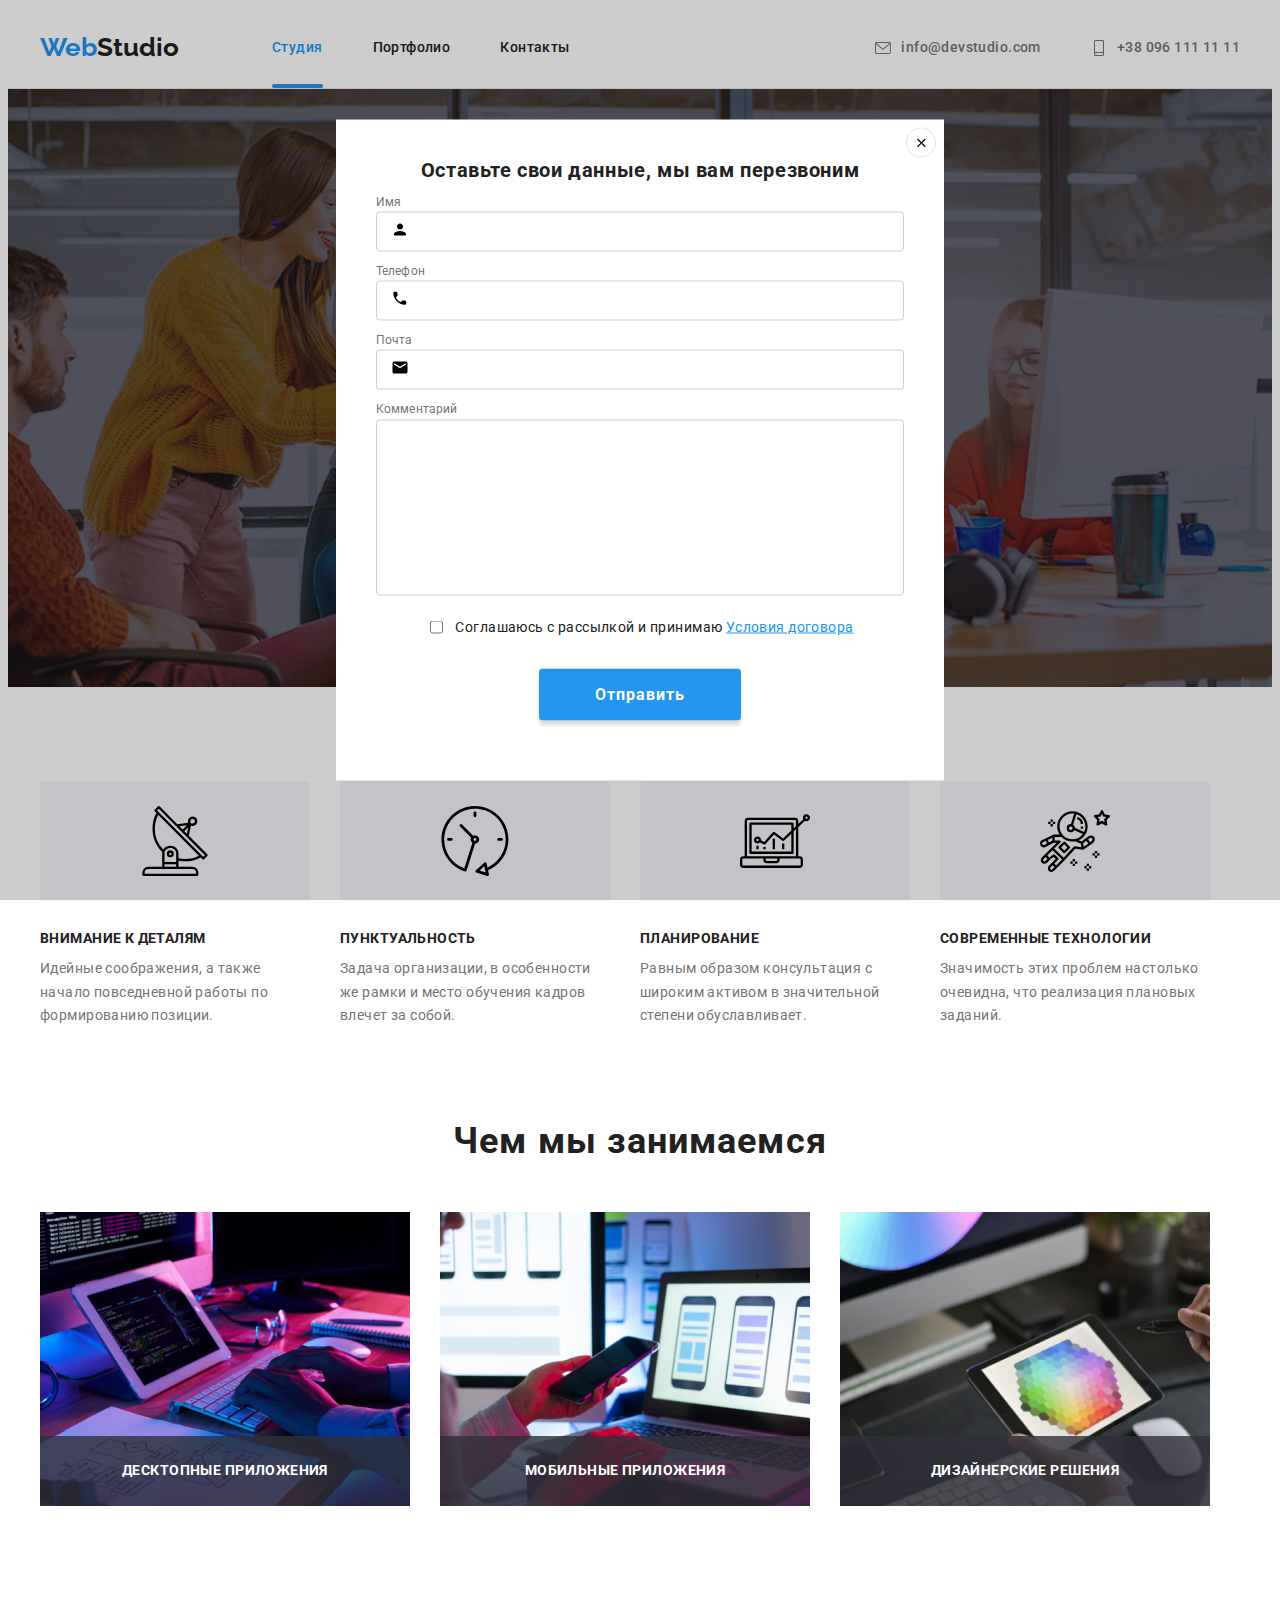
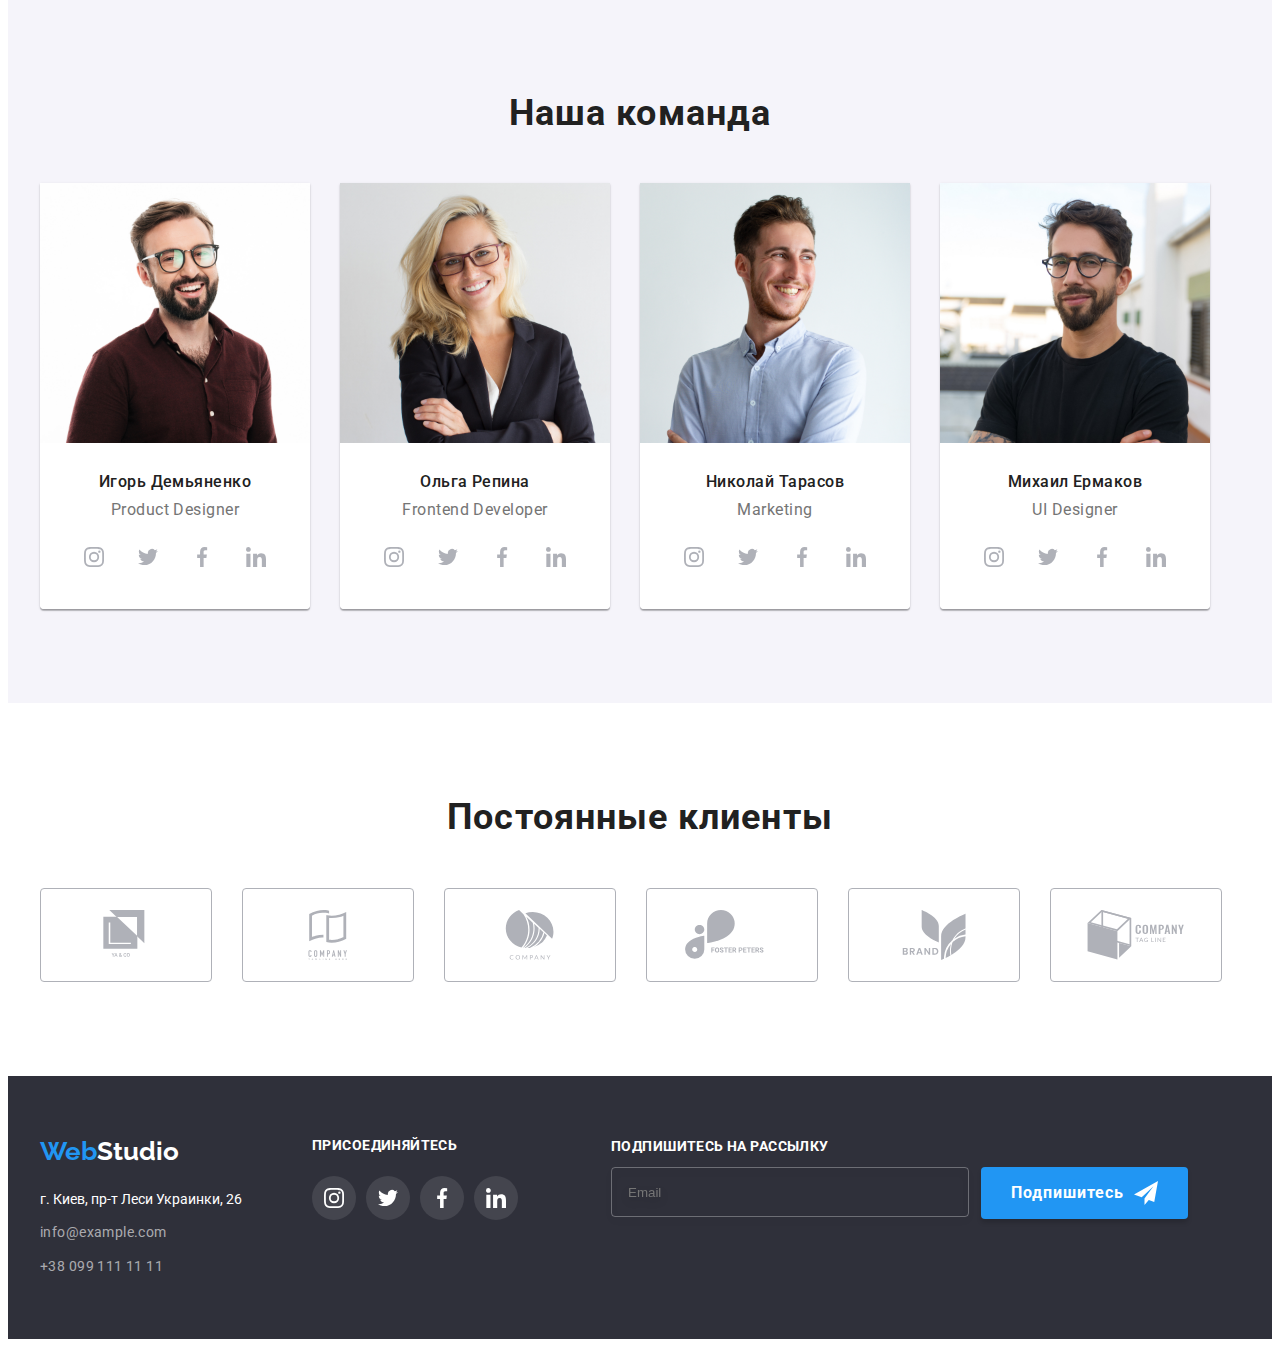
==== index.html @ 1b617a5a "added style forms" ====
<!DOCTYPE html>
<html lang="ru">
<head>
    <meta charset="UTF-8">
    <meta http-equiv="X-UA-Compatible" content="IE=edge">
    <meta name="viewport" content="width=device-width, initial-scale=1.0">
    <title>GOIT-HW-05</title>
    <link rel="stylesheet" href="https://cdnjs.cloudflare.com/ajax/libs/modern-normalize/1.1.0/modern-normalize.min.css"
        integrity="sha512-wpPYUAdjBVSE4KJnH1VR1HeZfpl1ub8YT/NKx4PuQ5NmX2tKuGu6U/JRp5y+Y8XG2tV+wKQpNHVUX03MfMFn9Q=="
        crossorigin="anonymous" referrerpolicy="no-referrer" />
    <link rel="stylesheet" href="css/styles.css">
    <link rel="preconnect" href="https://fonts.gstatic.com">
    <link href="https://fonts.googleapis.com/css2?family=Raleway:wght@700&family=Roboto:wght@400;500;700;900&display=swap"
        rel="stylesheet">
</head>
<body>
    <!-- Шапка -->
    <header class="header-page">
        <div class="container">
        <nav class="nav-head">
            <!-- Логотип -->
        <a href="./index.html" class="logo">Web<span class="logo-span">Studio</span></a>
        <!-- Меню  -->
        <ul class="head-menu">
            <li class="item "><a href="./index.html" class="head-link active">Студия</a></li>
            <li class="item"><a href="./portfolio.html" class="head-link">Портфолио</a></li>
            <li class="item"><a href="" class="head-link">Контакты</a></li>
        </ul>
        </nav>
        <!-- Контакты -->
            <ul class="head-contacts">
                <li class="item"><a class="link" href="mailto:info@devstudio.com" >
                    <svg class="icon">
                    <use href="./images/symbol-defs.svg#icon-mail"></use>
                </svg>
                info@devstudio.com</a></li>
                <li class="item"><a class="link" href="tel:+38 096 111 11 11" >
                    <svg class="icon">
                        <use href="./images/symbol-defs.svg#icon-smartphone"></use>
                    </svg>
                +38 096 111 11 11</a></li>
            </ul>
        
        </div>
    </header>
    <main>
    <!-- Банер -->
    <section class="banner">
        <h1 class="title">Эффективные решения для вашего бизнеса</h1>
        <button class="button" type="button" data-modal-open>Заказать услугу</button>
    </section>
    <!-- Наши сильные стороны -->
    
    <section class="work">
        <div class="container">
        <ul class="work-line">
            <li class="item">
                <div class="block-icon">
                    <svg class="icon">
                        <use href="./images/symbol-defs.svg#icon-antenna-1"></use>
                    </svg>
                </div>
                <h3 class="title">Внимание к деталям</h3>
                <p class="text">Идейные соображения, а также начало повседневной работы по формированию позиции.</p>
            </li>
            <li class="item">
                <div class="block-icon">
                    <svg class="icon">
                        <use href="./images/symbol-defs.svg#icon-clock-1"></use>
                    </svg>
                </div>
                <h3 class="title">Пунктуальность</h3>
                <p class="text">Задача организации, в особенности же рамки и место обучения кадров влечет за собой.</p>
            </li>
            <li class="item">
                <div class="block-icon">
                    <svg class="icon">
                        <use href="./images/symbol-defs.svg#icon-diagram-1"></use>
                    </svg>
                </div>
                <h3 class="title">Планирование</h3>
                <p class="text">Равным образом консультация с широким активом в значительной степени обуславливает.</p>
            </li>
            <li class="item">
                <div class="block-icon">
                    <svg class="icon">
                        <use href="./images/symbol-defs.svg#icon-astronaut-1"></use>
                    </svg>
                </div class="block-icon">
                <h3 class="title">Современные технологии</h3>
                <p class="text">Значимость этих проблем настолько очевидна, что реализация плановых заданий.</p>
            </li>
        </ul>
        </div>
        </section>
        <!-- Чем мы занимаемся -->
        <section class="work-heading">
        <h2 class="title">Чем мы занимаемся</h2>
        <div class="container">
        <ul class="line">
            <li class="item">
                <div class="work-images">
                <img class="images" src="./images/1img.jpg" alt="компьютер и планшет" width="370" height="294">
                <div class="thumb-work">
                    <p class="work-text">Десктопные приложения</p>
                </div>
                </div>
            </li>
            <li class="item">
                <div class="work-images">
                <img class="images" src="./images/2img.jpg" alt="ноутбук и телефон" width="370" height="294">
                <div class="thumb-work">
                    <p class="work-text">Мобильные приложения</p>
                </div>
                </div>
            </li>
            <li class="item">
                <div class="work-images">
                <img class="images" src="./images/3img.jpg" alt="планшет" width="370" height="294">
                <div class="thumb-work">
                    <p class="work-text">Дизайнерские решения</p>
                </div>
                </div>
            </li>
        </ul>
        </div>
    </section>

    <!-- Наша команда  -->
    <section class="team">
        <h2 class="title-lead">Наша команда</h2>
        <div class="container">
        <ul class="team-line">
            <li class="team-item">
                <img class="images" src="./images/igor.jpg" alt="Игорь" width="270" height="260">
                <div class="block-item">
                <h3 class="title">Игорь Демьяненко</h3>
                <p class="text">Product Designer</p>
                <ul class="icon-line">
                    <li class="item-icon">
                        <a class="icon-link" href="">
                            <svg class="icon">
                                <use href="./images/symbol-defs.svg#icon-instagram-2"></use>
                            </svg>
                        </a>
                    </li>
                    <li class="item-icon">
                        <a class="icon-link" href="">
                            <svg class="icon">
                                <use href="./images/symbol-defs.svg#icon-twitter-1"></use>
                            </svg>
                        </a>
                    </li>
                    <li class="item-icon">
                        <a class="icon-link" href="">
                            <svg class="icon">
                                <use href="./images/symbol-defs.svg#icon-facebook-1"></use>
                            </svg>
                        </a>
                    </li>
                    <li class="item-icon">
                        <a class="icon-link" href="">
                            <svg class="icon">
                                <use href="./images/symbol-defs.svg#icon-linkedin-1"></use>
                            </svg>
                        </a>
                    </li>
                </ul>
                </div>
            </li>
            <li class="team-item">
                <img class="images" src="./images/olga.jpg" alt="Ольга" width="270" height="260">
                <div class="block-item">
                <h3 class="title">Ольга Репина</h3>
                <p class="text">Frontend Developer</p>
                <ul class="icon-line">
                    <li class="item-icon">
                        <a class="icon-link" href="">
                            <svg class="icon">
                                <use href="./images/symbol-defs.svg#icon-instagram-2"></use>
                            </svg>
                        </a>
                    </li>
                    <li class="item-icon">
                        <a class="icon-link" href="">
                            <svg class="icon">
                                <use href="./images/symbol-defs.svg#icon-twitter-1"></use>
                            </svg>
                        </a>
                    </li>
                    <li class="item-icon">
                        <a class="icon-link" href="">
                            <svg class="icon">
                                <use href="./images/symbol-defs.svg#icon-facebook-1"></use>
                            </svg>
                        </a>
                    </li>
                    <li class="item-icon">
                        <a class="icon-link" href="">
                            <svg class="icon">
                                <use href="./images/symbol-defs.svg#icon-linkedin-1"></use>
                            </svg>
                        </a>
                    </li>
                </ul>
                </div>
            </li>
            <li class="team-item">
                <img class="images" src="./images/nikol.jpg" alt="Николай" width="270" height="260">
                <div class="block-item">
                <h3 class="title">Николай Тарасов</h3>
                <p class="text">Marketing</p>
                <ul class="icon-line">
                    <li class="item-icon">
                        <a class="icon-link" href="">
                        <svg class="icon">
                            <use href="./images/symbol-defs.svg#icon-instagram-2"></use>
                        </svg>
                        </a>
                    </li>
                    <li class="item-icon">
                        <a class="icon-link" href="">
                            <svg class="icon">
                                <use href="./images/symbol-defs.svg#icon-twitter-1"></use>
                            </svg>
                        </a>
                    </li>
                    <li class="item-icon">
                        <a class="icon-link" href="">
                            <svg class="icon">
                                <use href="./images/symbol-defs.svg#icon-facebook-1"></use>
                            </svg>
                        </a>
                    </li>
                    <li class="item-icon">
                        <a class="icon-link" href="">
                            <svg class="icon">
                                <use href="./images/symbol-defs.svg#icon-linkedin-1"></use>
                            </svg>
                        </a>
                    </li>
                </ul>
            </li>
            <li class="team-item">
                <img class="images" src="./images/miha.jpg" alt="Михаил" width="270" height="260">
                <div class="block-item">
                <h3 class="title">Михаил Ермаков</h3>
                <p class="text">UI Designer</p>
                <ul class="icon-line">
                    <li class="item-icon">
                        <a class="icon-link" href="">
                            <svg class="icon">
                                <use href="./images/symbol-defs.svg#icon-instagram-2"></use>
                            </svg>
                        </a>
                    </li>
                    <li class="item-icon">
                        <a class="icon-link" href="">
                            <svg class="icon">
                                <use href="./images/symbol-defs.svg#icon-twitter-1"></use>
                            </svg>
                        </a>
                    </li>
                    <li class="item-icon">
                        <a class="icon-link" href="">
                            <svg class="icon">
                                <use href="./images/symbol-defs.svg#icon-facebook-1"></use>
                            </svg>
                        </a>
                    </li>
                    <li class="item-icon">
                        <a class="icon-link" href="">
                            <svg class="icon">
                                <use href="./images/symbol-defs.svg#icon-linkedin-1"></use>
                            </svg>
                        </a>
                    </li>
                </ul>
                </div>
            </li>
        </ul>
        </div>
    </section>
    <!-- Логотипы компаний -->
    <section class="company">
        <h2 class="title">Постоянные клиенты</h2>
        <div class="container">
            <ul class="company-line">
                <li class="company-item"><a class="company-link" href="">
                    <svg class="icon">
                        <use href="./images/symbol-defs.svg#icon-company-1"></use>
                    </svg>
                </a></li>
                <li class="company-item"><a class="company-link" href="">
                    <svg class="icon">
                        <use href="./images/symbol-defs.svg#icon-company-2"></use>
                    </svg>
                </a></li>
                <li class="company-item"><a class="company-link" href="">
                    <svg class="icon">
                        <use href="./images/symbol-defs.svg#icon-company-3"></use>
                    </svg>
                </a></li>
                <li class="company-item"><a class="company-link" href="">
                    <svg class="icon">
                        <use href="./images/symbol-defs.svg#icon-company-4"></use>
                    </svg>
                </a></li>
                <li class="company-item"><a class="company-link" href="">
                    <svg class="icon">
                        <use href="./images/symbol-defs.svg#icon-company-5"></use>
                    </svg>
                </a></li>
                <li class="company-item"><a class="company-link" href="">
                    <svg class="icon">
                        <use href="./images/symbol-defs.svg#icon-company-6"></use>
                    </svg>
                </a></li>
            </ul>
        </div>
    </section>
    <div class="backdrop" data-modal>
        <div class="modal" >
            <h2 class="text-modal">Оставьте свои данные, мы вам перезвоним</h2>
            <form name="form-buy">
                <label class="field-form">
                    <p class="text-field">Имя</p>
                    <div class="modal-icon">
                        <input class="line-form" type="text" name="nickname">
                        <span class="icon-span">
                            <svg class="icon-window">
                                <use href="./images/modal.svg#icon-person-black-18dp-1"></use>
                            </svg>
                        </span>
                    </div>
                </label>
                <label for="" class="field-form">
                    <p class="text-field">Телефон</p>
                    <div class="modal-icon">
                        <input class="line-form" type="tel" name="phone-number">
                        <span class="icon-span">
                            <svg class="icon-window">
                                <use href="./images/modal.svg#icon-phone-black-18dp-1"></use>
                            </svg>
                        </span>
                    </div>
                </label>
                <label for="" class="field-form">
                    <p class="text-field">Почта</p>
                    <div class="modal-icon">
                        <input class="line-form" type="mail" name="mailtop">
                        <span class="icon-span">
                            <svg class="icon-window">
                                <use href="./images/modal.svg#icon-email-black-18dp-1"></use>
                            </svg>
                        </span>
                    </div>
                </label>
                <label for="" class="field-form">
                <p class="text-field">Комментарий</p>
                <textarea class="comment-form" name="comment" id="" cols="30" rows="10">
                </textarea>
                </label>
                <label class="rules">
                    <input type="checkbox">
                    <p class="rules-text">Соглашаюсь с рассылкой и принимаю <a href="">Условия договора</a></p>
                </label>
                <button type="submit" class="submit-modal">Отправить</button>
            </form>
            <button class="button-close" data-modal-close>
                <svg class="close">
                    <use href="./images/modal.svg#icon-close-black-18dp"></use>
                </svg>
            </button>
        </div>
    </div>
    </main>
    <!-- Подвал -->
    <footer class="footer">
        <div class="container">
        <div class="cont-footer">
        <a href="logo" class="logo">Web<span class="logo-span">Studio</span></a>
        <address>
            <p class="text">г. Киев, пр-т Леси Украинки, 26</p>
            <a class="link" href="mailto:info@example.com">info@example.com</a>
            <a class="link" href="tel:+38 099 111 11 11">+38 099 111 11 11</a>
        </address>
        </div>
        <div class="soc-footer">
            <p class="text-footer">Присоединяйтесь</p>
            <ul class="footer-line">
                <li class="footer-item">
                    <a href="" class="footer-link"><svg class="footer-icon">
                        <use href="./images/symbol-defs.svg#icon-instagram-2"></use>
                    </svg>
                </a>
                </li>
                <li class="footer-item">
                    <a href="" class="footer-link">
                        <svg class="footer-icon">
                            <use href="./images/symbol-defs.svg#icon-twitter-1"></use>
                        </svg>
                    </a>
                </li>
                <li class="footer-item">
                    <a href="" class="footer-link">
                        <svg class="footer-icon">
                            <use href="./images/symbol-defs.svg#icon-facebook-1"></use>
                        </svg>
                    </a>
                </li>
                <li class="footer-item">
                    <a href="" class="footer-link">
                        <svg class="footer-icon">
                            <use href="./images/symbol-defs.svg#icon-linkedin-1"></use>
                        </svg>
                    </a>
                </li>
            </ul>
        </div>
        <div class="spam-mail">
            <p class="text-form">Подпишитесь на рассылку</p>
            <form class="form-subscribe" name="form-subscribe">
                <input class="form-mail" type="mail" name="mail" placeholder="Email">
                <button class="button-mail" type="submit">
                    Подпишитесь
                    <span class="icon-button">
                        <svg class="icon" width="24" height="24" viewBox="0 0 24 24" fill="none" xmlns="http://www.w3.org/2000/svg">
                            <path
                            d="M24 0L0 13.5L7.66994 16.3407L19.5 5.25002L10.5017 17.3896L10.509 17.3923L10.5 17.3896V24.0001L14.8013 18.982L20.2501 21.0001L24 0Z"
                            fill="white" />
                        </svg>
                    </span>
                </button>
            </form>
        </div>
        </div>
    </footer>
    <script src="./js/modal.js"></script>
</body>
</html>
---- css/styles.css ----
:root {
  --bg-color: #ffffff;
  --second-text-color: #2196f3;
  --lead-text-color: #212121;
  --contacts-text: #757575;
  --hero: #2f303a;
  --footer-link: rgba(255, 255, 255, 0.6);
  --footer-icon: rgba(255, 255, 255, 0.1);
  --filtr: #f5f4fa;
  --border-color: #ececec;
  --icon: #afb1b8;
  --animation: cubic-bezier(0.4, 0, 0.2, 1);
  --bg-card: rgba(33, 150, 243, 0.9);
  --work-bg: rgba(47, 48, 58, 0.8);
  --black-modal: rgba(0, 0, 0, 0.2);
}
body {
  font-family: 'Roboto', sans-serif;
}
h1,
h2,
h3,
ul,
li,
p,
a {
  margin: 0;
  padding: 0;
  list-style: none;
  text-decoration: none;
}
/* Шапка */
.header-page {
  border-bottom: 1px solid var(--border-color);
}
/* Контейнер */
.container {
  display: flex;

  width: 1200px;
  margin-left: auto;
  margin-right: auto;
  padding: 0px 15px;
}

/* Логотип */
.logo {
  font-family: Raleway;
  font-style: normal;
  font-weight: bold;
  font-size: 26px;
  line-height: 1.2;
  color: var(--second-text-color);
  text-decoration: none;
  border-color: transparent;
}
.logo-span {
  color: var(--lead-text-color);
}
/* Меню навигации */
.nav-head {
  display: flex;
  align-items: center;
}
.head-menu {
  display: flex;

  list-style: none;
  font-family: Roboto;
  font-style: normal;
  font-weight: 500;
  font-size: 14px;
  line-height: 1.1;
  letter-spacing: 0.03em;
  margin: 0;
  margin-left: 93px;
  padding: 0;
}
.head-menu .item:not(:first-child) {
  margin-left: 50px;
}
.head-link {
  display: block;
  text-decoration: none;
  color: var(--lead-text-color);
  padding-top: 32px;
  padding-bottom: 32px;
  transition: color 250ms var(--animation);
}
.head-link:hover,
.head-link:focus {
  color: var(--second-text-color);
}

/* Контакты */
.head-contacts {
  display: flex;
  margin: 0;
  padding: 0;
  margin-left: auto;
  font-family: Roboto;
  font-style: normal;
  font-weight: 500;
  font-size: 14px;
  line-height: 1.1;
  letter-spacing: 0.03em;
  color: var(--contacts-text);
  list-style: none;
  align-items: center;
}
.head-contacts .item:not(:first-child) {
  margin-left: 50px;
}
.head-contacts .link {
  color: var(--contacts-text);
  text-decoration: none;
  padding: 32px 0;
  display: flex;
  transition: color 250ms var(--animation);
}
.head-contacts .link:focus,
.head-contacts .link:hover {
  color: var(--second-text-color);
}
.head-contacts .icon {
  width: 16px;
  height: 16px;
  fill: currentColor;
  margin-right: 10px;
}
.head-contacts .icon:focus,
.head-contacts .icon:hover {
  fill: currentColor;
}
/* Спец.класс */
.active {
  position: relative;
  color: var(--second-text-color);
}
.active::after {
  content: '';
  position: absolute;
  left: 0;
  bottom: 0;
  width: 100%;
  height: 4px;
  border-radius: 2px;
  background-color: var(--second-text-color);
}
/* Герой */
.banner {
  text-align: center;
  padding: 200px 0;
  background-image: linear-gradient(to top, rgba(47, 48, 58, 0.4), rgba(47, 48, 58, 0.4)),
    url(../images/hero.jpg);
  background-position: 50% 50%;
  background-size: cover;
  max-width: 1600px;
  margin-left: auto;
  margin-right: auto;
}
.banner .title {
  font-size: 44px;
  font-weight: 900;
  line-height: 1.36;
  letter-spacing: 0.06em;
  text-transform: uppercase;
  color: var(--bg-color);
  width: 696px;
  margin-left: auto;
  margin-right: auto;
}
.banner .button {
  color: var(--bg-color);
  background-color: var(--second-text-color);
  font-size: 16px;
  font-weight: 700;
  line-height: 1.8;
  margin-top: 30px;
  cursor: pointer;
  padding: 10px 32px;
  box-shadow: 0px 4px 4px rgba(0, 0, 0, 0.15);
  border: none;
  border-radius: 4px;
  transition: background-color 250ms var(--animation);
}
.banner .button:focus,
.banner .button:hover {
  background-color: #188ce8;
}
/* Наши сильные стороны */
.work {
  padding-top: 94px;
}
.work .item {
  list-style: none;
  width: 270px;
}
.work .item.item:not(:first-child) {
  margin-left: 30px;
}
.work-line {
  display: flex;
  padding: 0;
  margin: 0;
}
.work-line .title {
  margin-bottom: 10px;
  margin-top: 30px;

  font-weight: 700;
  font-size: 14px;
  line-height: 1.1;
  letter-spacing: 0.03em;
  text-transform: uppercase;
  color: var(--lead-text-color);
}
.work-line .text {
  margin: 0;
  font-size: 14px;
  line-height: 1.7;
  letter-spacing: 0.03em;
  color: var(--contacts-text);
}
.block-icon {
  width: 270px;
  padding: 25px 0;
  background-color: var(--filtr);
  border-radius: 4px;
  display: flex;
}
.work-line .icon {
  width: 70px;
  height: 70px;
  margin-left: auto;
  margin-right: auto;
}
/* Чем мы занимаемся */
.work-heading {
  padding: 94px 0;
}
.work-heading .title {
  margin: 0;
  margin-bottom: 50px;
  font-weight: 700;
  font-size: 36px;
  line-height: 1.1;
  letter-spacing: 0.03em;
  text-align: center;
  color: var(--lead-text-color);
}
.work-heading .line {
  list-style: none;
  display: flex;
  margin: 0;
  padding: 0;
}
.work-heading .images {
  display: block;
}
.work-heading .item:not(:first-child) {
  margin-left: 30px;
}
/* Наша команда */
.team {
  padding: 94px 0;
  background-color: var(--filtr);
}
.team .images {
  display: block;
}
.team .team-line {
  display: flex;
  margin: 0;
  padding: 0;
}
.team .team-item {
  list-style: none;
  box-shadow: 0px 1px 3px rgba(0, 0, 0, 0.12), 0px 1px 1px rgba(0, 0, 0, 0.14),
    0px 2px 1px rgba(0, 0, 0, 0.2);
  border-radius: 0px 0px 4px 4px;
  text-align: center;
  overflow: hidden;
}
.team .team-item:not(:first-child) {
  margin-left: 30px;
}
.team .title-lead {
  font-weight: 700;
  font-weight: 700;
  font-size: 36px;
  line-height: 1.1;
  margin-bottom: 50px;
  letter-spacing: 0.03em;
  text-align: center;
  color: var(--lead-text-color);
}
.team .title {
  font-size: 16px;
  font-weight: 500;
  line-height: 1.1;
  letter-spacing: 0.03em;
  color: var(--lead-text-color);
  margin: 0;
}
.team .text {
  font-size: 16px;
  line-height: 1.1;
  letter-spacing: 0.03em;
  color: var(--contacts-text);
  margin: 0;
  margin-top: 10px;
}
.work-images {
  position: relative;
}
.thumb-work {
  position: absolute;
  left: 0;
  bottom: 0;
  width: 100%;
  background-color: var(--work-bg);
}
.work-text {
  font-family: Roboto;
  font-style: normal;
  font-weight: bold;
  font-size: 14px;
  line-height: 1.14;
  text-align: center;
  letter-spacing: 0.03em;
  text-transform: uppercase;
  color: var(--bg-color);
  padding: 27px 0;
}
.block-item {
  padding: 30px 32px;
  background-color: var(--bg-color);
}
/* Иконки для соц.сетей */
.icon-line {
  display: flex;
  justify-content: center;
  margin-top: 16px;
}
.icon-line .item-icon:not(:first-child) {
  margin-left: 10px;
}
.icon-line .icon-link {
  display: flex;
  overflow: hidden;
  border-radius: 50%;
  padding: 12px 12px;
  color: var(--icon);
  background-color: var(--bg-color);
  transition: color 250ms var(--animation), background-color 250ms var(--animation);
}
.icon-line .icon-link:focus,
.icon-line .icon-link:hover {
  background-color: var(--second-text-color);
  color: var(--bg-color);
  overflow: hidden;
}
.icon-line .icon {
  width: 20px;
  height: 20px;
  fill: currentColor;
}
.icon-line .icon:focus,
.icon-line .icon:hover {
  fill: currentColor;
}

/* Логотопиты компаний */
.company {
  padding: 94px 0;
}
.company .title {
  text-align: center;
  font-family: Roboto;
  font-style: normal;
  font-weight: bold;
  font-size: 36px;
  line-height: 1.16;
  letter-spacing: 0.03em;
  color: var(--lead-text-color);
}
.company-line {
  display: flex;
  margin-top: 50px;
}
.company-item:not(:first-child) {
  margin-left: 30px;
}
.company-link {
  display: flex;
  width: 170px;
  border: 1px solid var(--icon);
  border-radius: 4px;
  height: 92px;
  justify-content: center;
  align-items: center;
  color: var(--icon);
  transition: color 250ms var(--animation), border 250ms var(--animation);
}
.company-link:focus,
.company-link:hover {
  color: var(--second-text-color);
  border-color: var(--second-text-color);
}
.company .icon {
  fill: currentColor;
  height: 50px;
}
.company .icon:focus,
.company .icon:hover {
  fill: currentColor;
}
.footer {
  background: var(--hero);
  padding: 60px 0;
}
.footer .logo-span {
  color: var(--bg-color);
}
.cont-footer {
  display: block;
}
.cont-footer .text {
  font-family: Roboto;
  font-style: normal;
  font-weight: normal;
  font-size: 14px;
  line-height: 1.7;
  color: var(--bg-color);
  margin: 0;
  margin-top: 20px;
}
.cont-footer .link {
  display: block;
  font-family: Roboto;
  font-style: normal;
  font-weight: normal;
  font-size: 14px;
  line-height: 1.7;
  color: var(--footer-link);
  text-decoration: none;
  margin-top: 10px;
  letter-spacing: 0.03em;
}
.soc-footer {
  margin-left: 70px;
}
.footer-line {
  display: flex;
  margin-top: 20px;
}
.footer-item:not(:first-child) {
  margin-left: 10px;
}
.footer-link {
  display: flex;
  padding: 12px 12px;
  background-color: var(--footer-icon);
  border-radius: 50%;
  color: var(--bg-color);
  transition: background-color 250ms var(--animation);
}
.footer-link:focus,
.footer-link:hover {
  background-color: var(--second-text-color);
}
.footer-icon {
  width: 20px;
  height: 20px;
  align-items: center;
  fill: currentColor;
}
.text-footer {
  font-family: Roboto;
  font-style: normal;
  font-weight: bold;
  font-size: 14px;
  line-height: 1.4;
  letter-spacing: 0.03em;
  text-transform: uppercase;
  color: var(--bg-color);
}
.spam-mail {
  margin-left: 93px;
  padding-top: 10px;
}
.text-form {
  font-family: Roboto;
  font-style: normal;
  font-weight: 700;
  font-size: 14px;
  line-height: 1.12px;
  letter-spacing: 0.03em;
  text-transform: uppercase;
  color: var(--bg-color);
  margin-bottom: 20px;
}
.form-subscribe {
  display: flex;
}
.form-mail {
  display: flex;
  width: 358px;
  height: 50px;
  padding-left: 16px;
  background-color: transparent;
  border: 1px solid rgba(255, 255, 255, 0.3);
  box-sizing: border-box;
  filter: drop-shadow(0px 4px 4px rgba(0, 0, 0, 0.15));
  border-radius: 4px;
}
.form-mail::folder {
  display: flex;
  font-family: Roboto;
  font-style: normal;
  font-size: 16px;
  line-height: 1.25;
  align-items: center;
  letter-spacing: 0.03em;
  color: rgba(255, 255, 255, 0.6);
}
.form-mail:focus {
  outline: 1px solid transparent;
}
.button-mail {
  display: flex;
  margin: 0;
  padding: 10px 29px;
  margin-left: 12px;
  font-family: Roboto;
  font-style: normal;
  font-weight: 700;
  font-size: 16px;
  line-height: 1.87;
  align-items: center;
  text-align: center;
  letter-spacing: 0.06em;
  color: var(--bg-color);
  background: #2196f3;
  box-shadow: 0px 4px 4px rgba(0, 0, 0, 0.15);
  border-radius: 4px;
  border: 1px solid transparent;
}
.icon-button {
  display: flex;
  align-items: center;
  margin-left: 10px;
}
/* Фильтр */
.filtr {
  padding-top: 94px;
}
.filtr .line-filtr {
  list-style: none;
  display: flex;
  padding: 0;
  margin-bottom: 50px;
  margin-left: auto;
  margin-right: auto;
}
.filtr .item-filtr:not(:first-child) {
  margin-left: 8px;
}
.filtr .button {
  color: var(--lead-text-color);
  background-color: var(--filtr);
  border-color: transparent;
  padding: 6px 22px;
  font-family: Roboto;
  font-style: normal;
  font-weight: 700;
  font-size: 16px;
  line-height: 1.62;
  border-radius: 4px;
  cursor: pointer;
  transition: color 250ms var(--animation), background-color 250ms var(--animation);
}
.filtr .button:focus,
.filtr .button:hover {
  color: var(--bg-color);
  background-color: var(--second-text-color);
  box-shadow: 0px 3px 1px rgba(0, 0, 0, 0.1), 0px 1px 2px rgba(0, 0, 0, 0.08),
    0px 2px 2px rgba(0, 0, 0, 0.12);
  border-radius: 4px;
}
.activebut[type='button'] {
  background-color: var(--second-text-color);
  color: var(--bg-color);
  box-shadow: 0px 3px 1px rgba(0, 0, 0, 0.1), 0px 1px 2px rgba(0, 0, 0, 0.08),
    0px 2px 2px rgba(0, 0, 0, 0.12);
}
/* Продукты компании */
.product {
  padding-bottom: 93px;
}
.container-product {
  display: flex;

  width: 1200px;
  margin-left: auto;
  margin-right: auto;
  padding: 0px 15px;
}
.product .line-product {
  list-style: none;
  display: flex;
  flex-wrap: wrap;
  margin: 0;
  padding: 0;
}
.product .item-product {
  margin-bottom: 30px;
  margin-right: 30px;
  background: var(--bg-color);
}
.product .item-product:nth-child(3n) {
  margin-right: 0;
}
.item-product:focus,
.item-product:hover {
  box-shadow: 0px 1px 1px rgba(0, 0, 0, 0.12), 0px 4px 4px rgba(0, 0, 0, 0.06),
    1px 4px 6px rgba(0, 0, 0, 0.16);
}
.product .images {
  display: block;
}
.product .title {
  font-size: 18px;
  font-weight: 700;
  line-height: 1.8;
  letter-spacing: 0.03em;
  color: var(--lead-text-color);
  margin: 0;
}
.product .text {
  font-size: 16px;
  line-height: 1.87;
  letter-spacing: 0.03em;
  color: var(--contacts-text);
  margin: 0;
  margin-top: 4px;
}
.product .link {
  text-decoration: none;
}
.block-product {
  padding: 20px 24px;
  border: 1px solid #eeeeee;
}
.product-images {
  position: relative;
  overflow: hidden;
}
.thumb {
  position: absolute;
  width: 100%;
  height: 100%;
  padding: 63px 24px;
  top: 0;
  left: 0;
  background-color: var(--bg-card);
  transform: translateY(101%);
  transition: transform 250ms var(--animation);
}
.product .link:hover .thumb {
  transform: translateY(0);
}
.thumb-text {
  font-family: Roboto;
  font-style: normal;
  font-weight: normal;
  font-size: 18px;
  line-height: 1.55;
  letter-spacing: 0.03em;
  color: var(--bg-color);
}
/* Черный фон */
.backdrop {
  position: fixed;
  top: 0;
  left: 0;
  width: 100%;
  height: 100%;
  background-color: var(--black-modal);
  opacity: 1;
  transition: opacity 800ms linear;
}
.backdrop.is-hidden {
  opacity: 0;
  pointer-events: none;
}
/* Модальное окно */
.modal {
  position: absolute;
  min-width: 528px;
  min-height: 581px;
  top: 50%;
  left: 50%;
  padding: 40px 40px;
  transform: translate(-50%, -50%);
  background-color: var(--bg-color);
}
.text-modal {
  font-family: Roboto;
  font-style: normal;
  font-weight: bold;
  font-size: 20px;
  line-height: 1.04;
  text-align: center;
  letter-spacing: 0.03em;
  color: var(--lead-text-color);
  margin-bottom: 12px;
}
.button-close {
  position: absolute;
  top: 8px;
  right: 8px;
  width: 30px;
  height: 30px;
  box-sizing: border-box;
  border-radius: 50%;
  display: flex;
  align-items: center;
  border: 1px solid rgba(0, 0, 0, 0.1);
  background-color: var(--bg-color);
}
.button-close .close {
  width: 18px;
  height: 14px;
}
.button-close:hover {
  fill: var(--second-text-color);
}
.form-buy {
  display: flex;
}
.field-form {
  display: block;
  margin-bottom: 10px;
}
.text-field {
  font-family: Roboto;
  font-style: normal;
  font-weight: normal;
  font-size: 12px;
  line-height: 1.6;
  letter-spacing: 0.01em;
  color: var(--contacts-text);
}
.line-form {
  display: block;
  width: 100%;
  height: 40px;
  padding-left: 42px;
  border: 1px solid rgba(33, 33, 33, 0.2);
  box-sizing: border-box;
  border-radius: 4px;
  color: var(--second-text-color);
}
.line-form:focus {
  border: 1px solid var(--second-text-color);
  outline: none;
  box-sizing: border-box;
  border-radius: 4px;
}
.line-form:focus + .icon-span {
  fill: var(--second-text-color);
}
.comment-form {
  display: block;
  width: 100%;
  padding: 12px 16px;
  border: 1px solid rgba(33, 33, 33, 0.2);
  box-sizing: border-box;
  border-radius: 4px;
  resize: none;
}
.comment-form:focus {
  border: 1px solid var(--second-text-color);
  outline: none;
  box-sizing: border-box;
  border-radius: 4px;
}
.rules {
  display: flex;
  justify-content: center;
  align-items: center;
  margin-top: 20px;
}
.rules-text {
  align-items: center;

  font-family: Roboto;
  font-style: normal;
  font-weight: normal;
  font-size: 14px;
  line-height: 1.71;
  margin-left: 9px;
  letter-spacing: 0.03em;

  color: var(--lead-text-color);
}
.rules-text a {
  color: var(--second-text-color);
  text-decoration: underline;
}
.submit-modal {
  display: flex;
  align-items: center;
  text-align: center;
  margin: 0 auto;
  margin-top: 30px;
  padding: 10px 55px;

  box-shadow: 0px 4px 4px rgba(0, 0, 0, 0.15);
  border-radius: 4px;
  border: 1px solid transparent;
  font-family: Roboto;
  font-style: normal;
  font-weight: bold;
  font-size: 16px;
  line-height: 1.87;
  letter-spacing: 0.06em;
  color: var(--bg-color);
  background-color: var(--second-text-color);
}
.modal-icon {
  position: relative;
}
.icon-span {
  position: absolute;
  top: 50%;
  left: 15px;
  transform: translateY(-50%);
}
.icon-window {
  width: 18px;
  height: 18px;
}
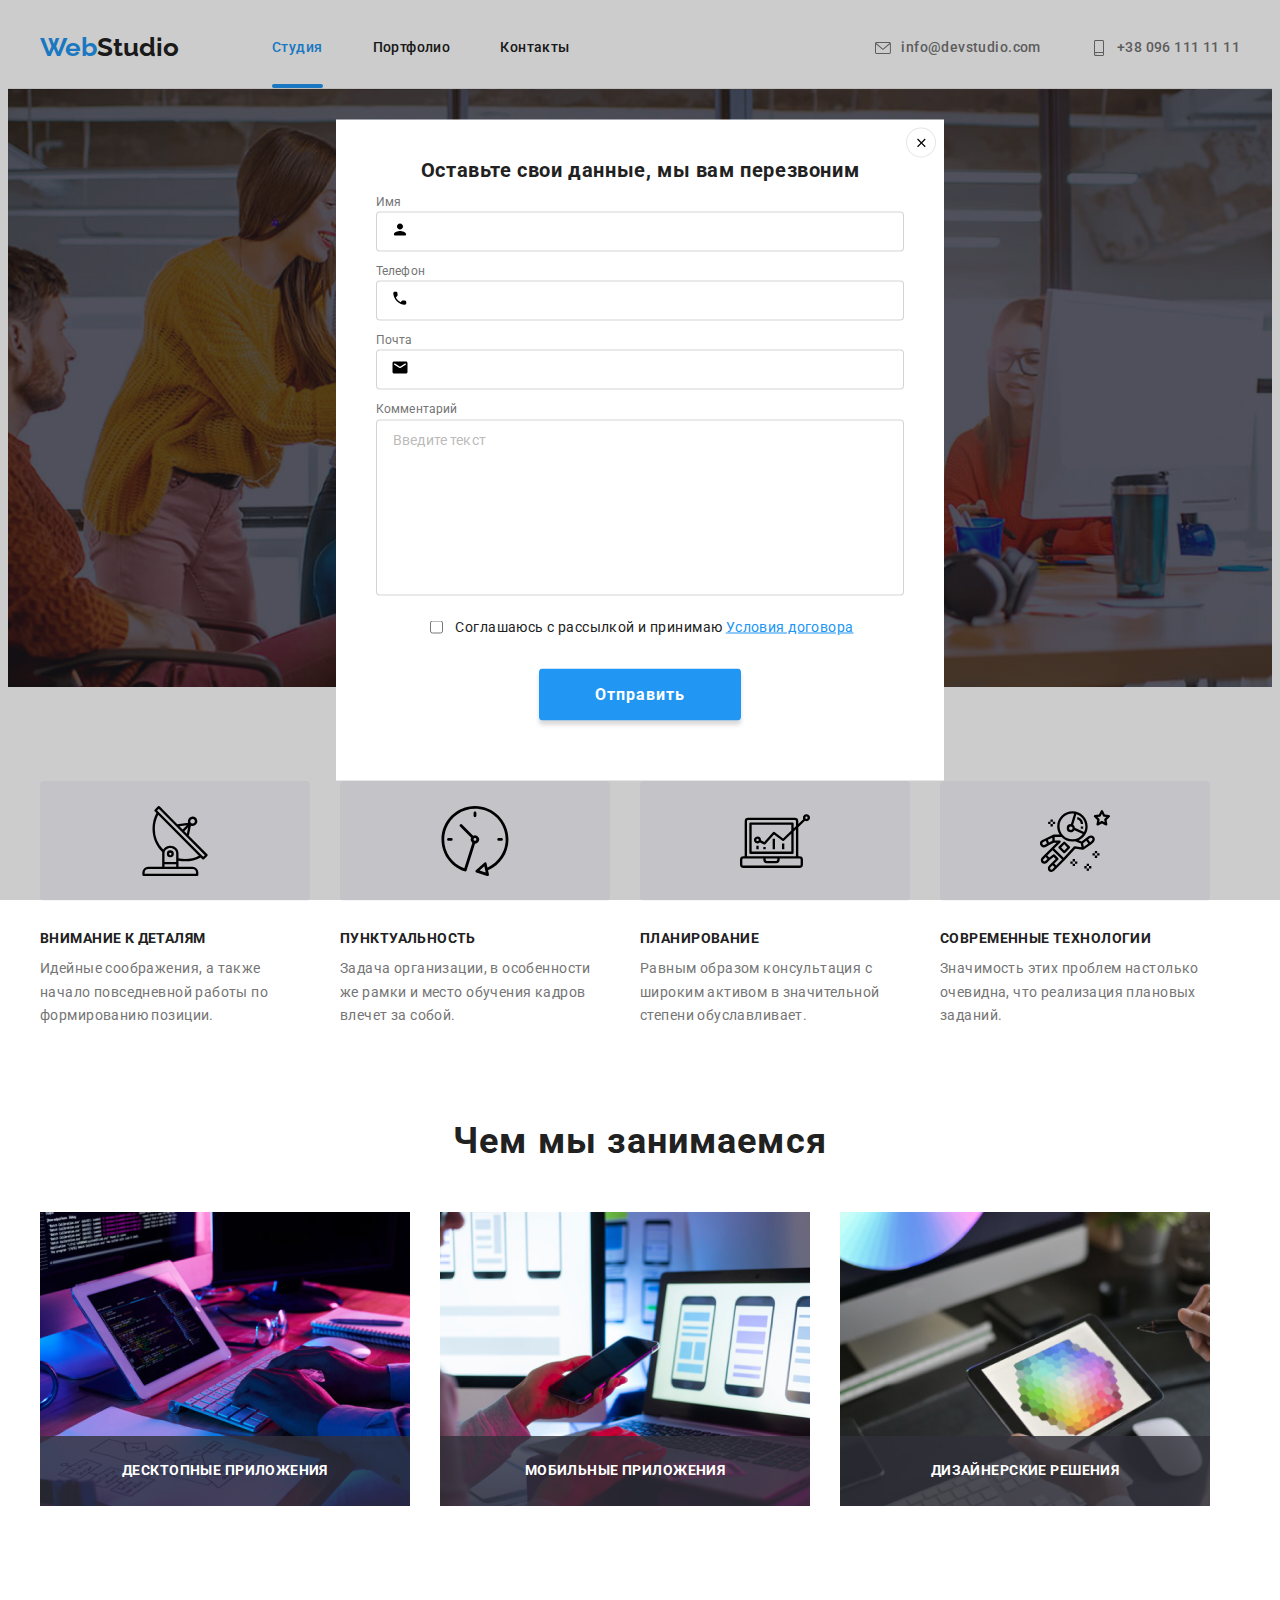
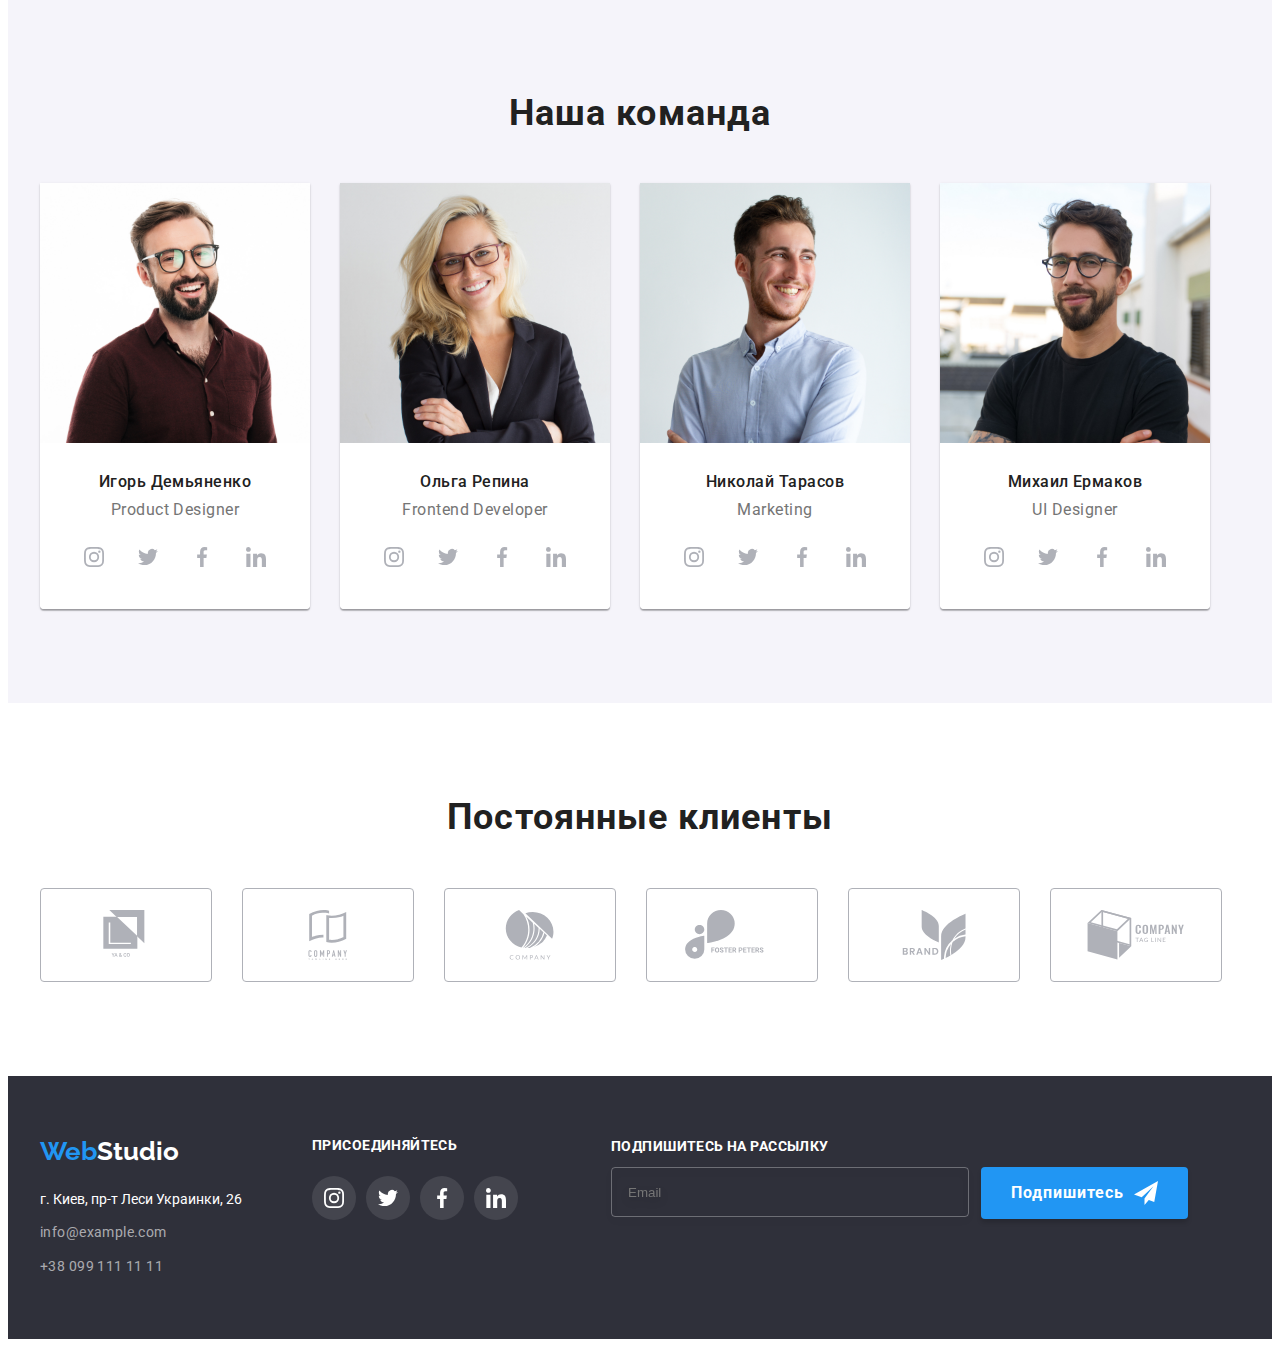
==== commit 240d611c: "correct form" ====
--- a/index.html
+++ b/index.html
@@ -358,8 +358,7 @@
                 </label>
                 <label for="" class="field-form">
                 <p class="text-field">Комментарий</p>
-                <textarea class="comment-form" name="comment" id="" cols="30" rows="10">
-                </textarea>
+                <textarea class="comment-form" name="comment" id="" cols="30" rows="10" placeholder="Введите текст"></textarea>
                 </label>
                 <label class="rules">
                     <input type="checkbox">
--- a/css/styles.css
+++ b/css/styles.css
@@ -787,6 +787,15 @@
   box-sizing: border-box;
   border-radius: 4px;
 }
+.comment-form::placeholder {
+  font-family: Roboto;
+  font-style: normal;
+  font-weight: normal;
+  font-size: 14px;
+  line-height: 1.14;
+  letter-spacing: 0.01em;
+  color: rgba(117, 117, 117, 0.5);
+}
 .rules {
   display: flex;
   justify-content: center;
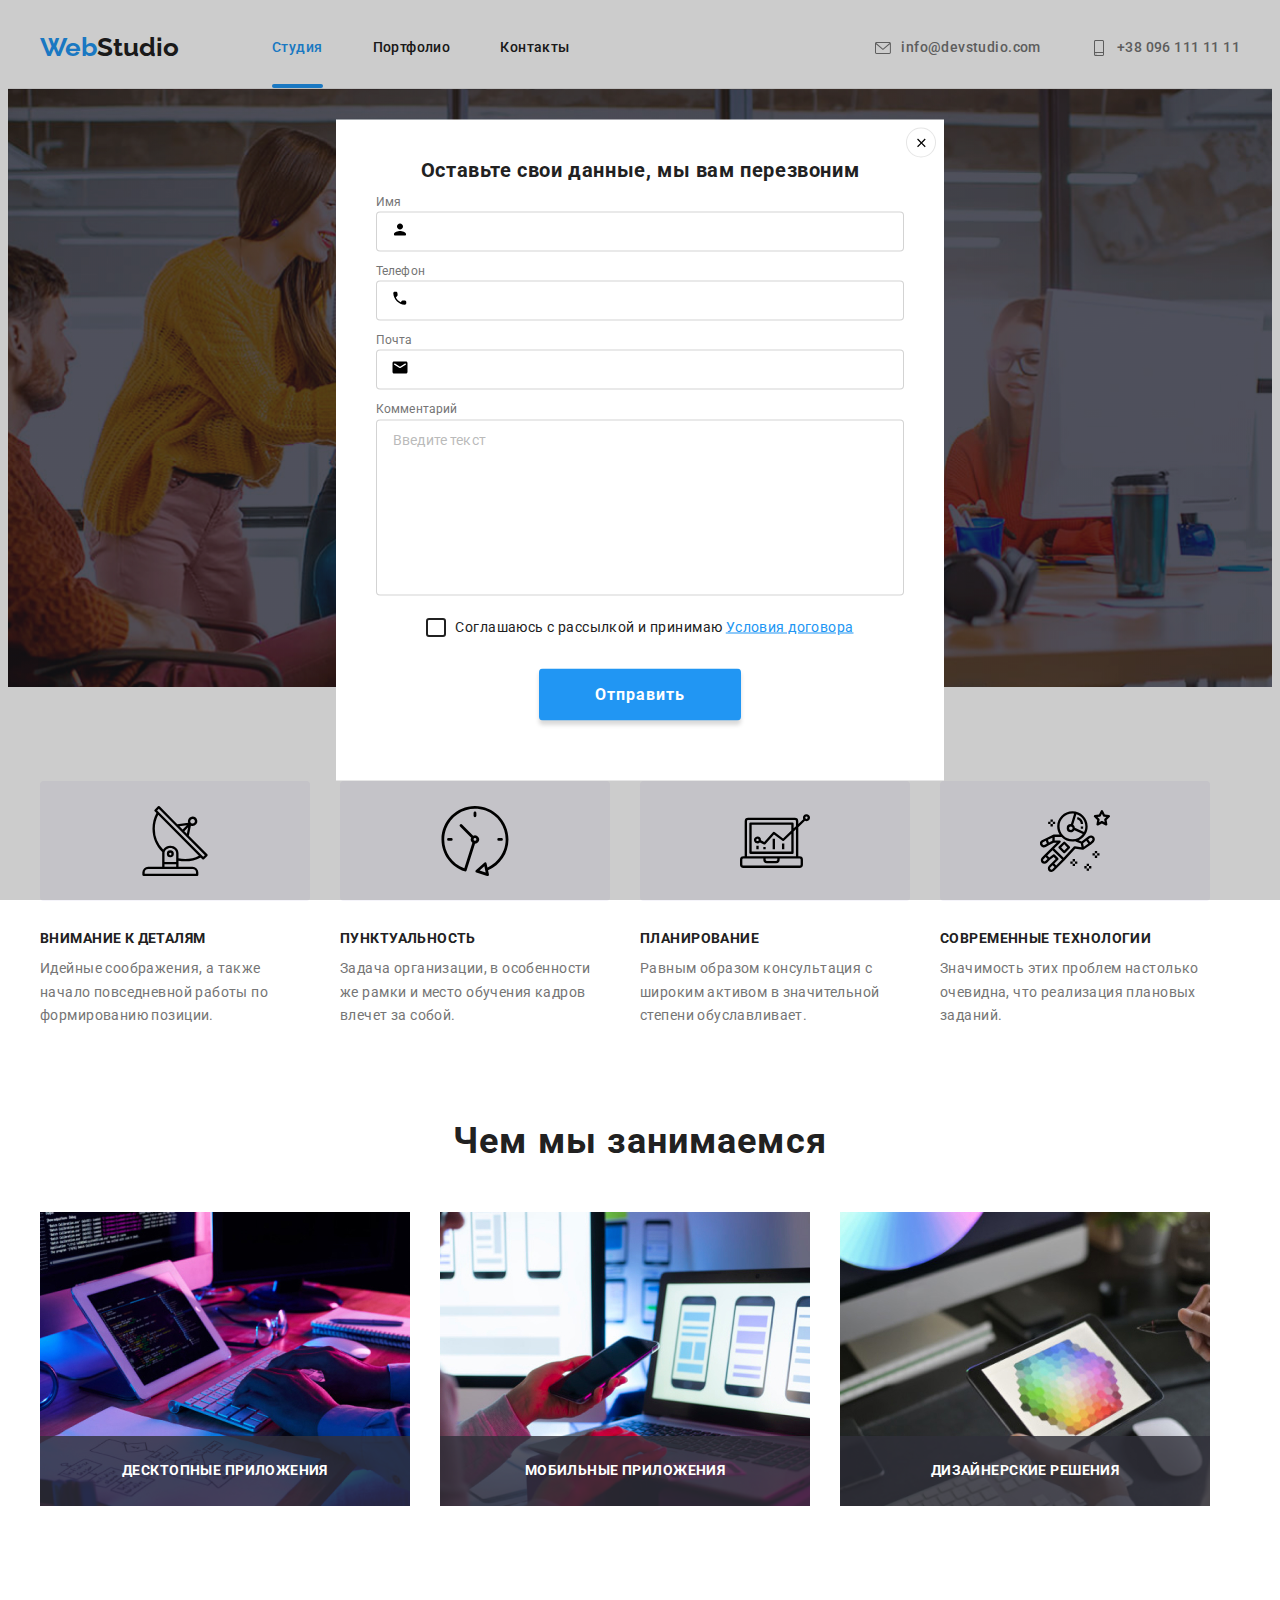
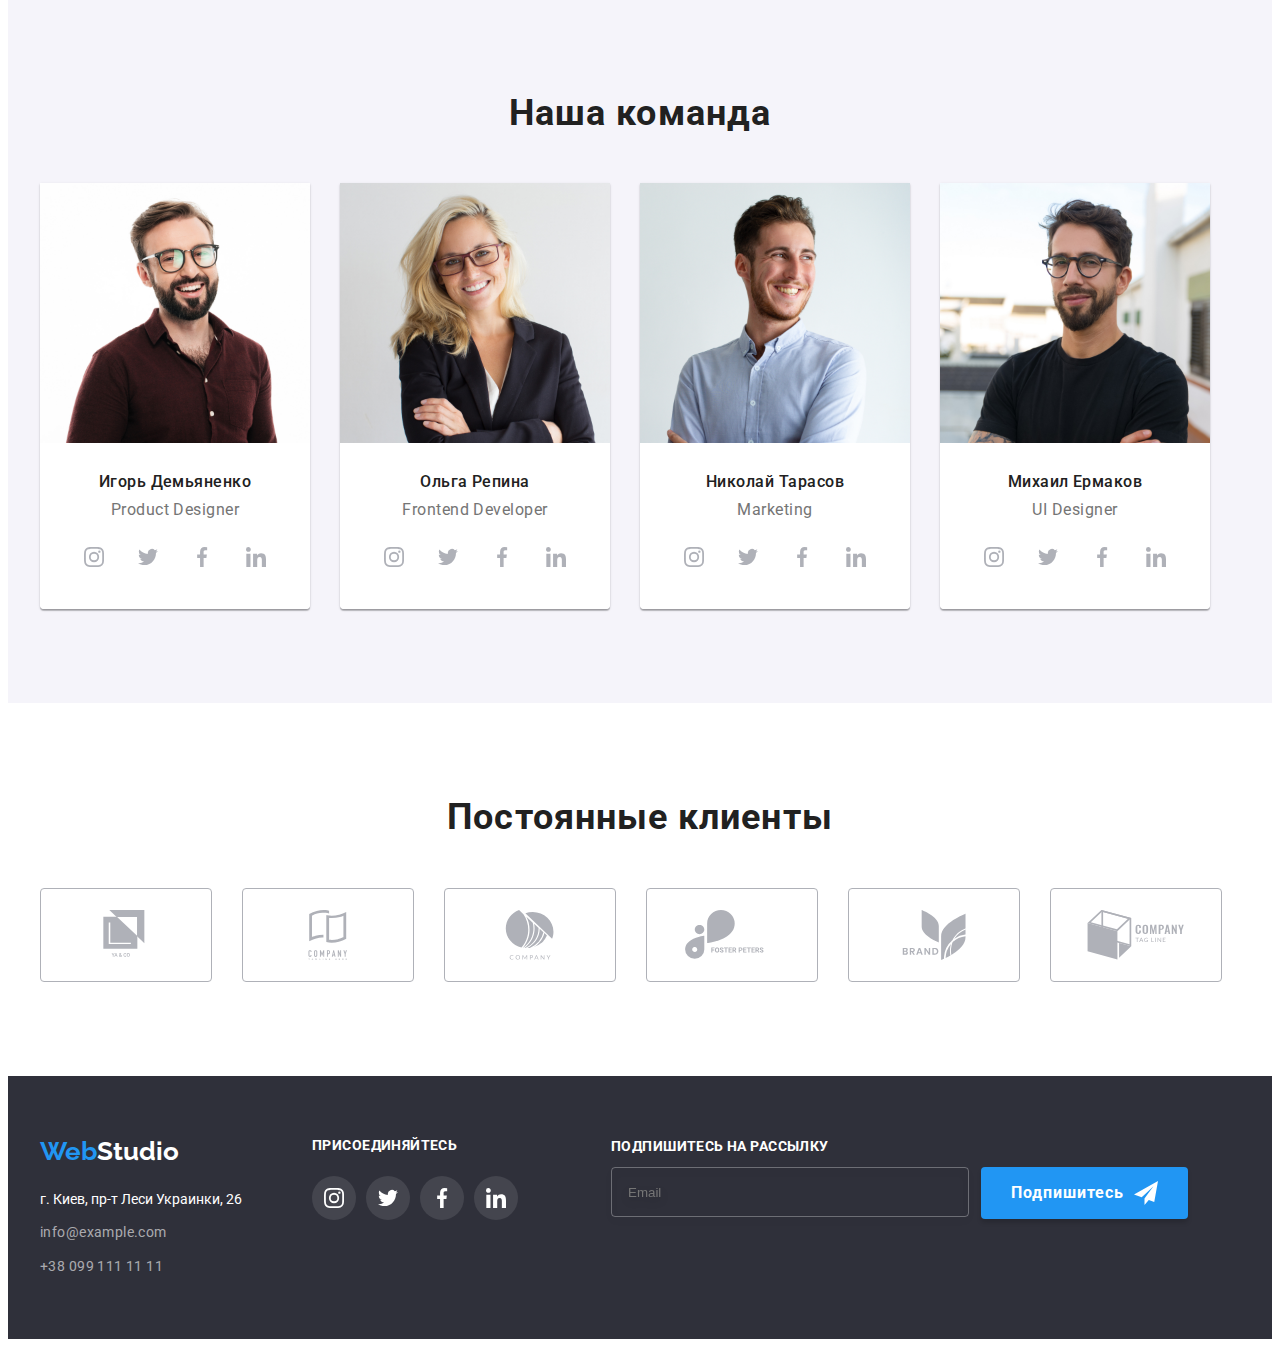
==== commit 529ed63e: "final form" ====
--- a/index.html
+++ b/index.html
@@ -361,8 +361,11 @@
                 <textarea class="comment-form" name="comment" id="" cols="30" rows="10" placeholder="Введите текст"></textarea>
                 </label>
                 <label class="rules">
-                    <input type="checkbox">
+                    <div class="rules-icon">
+                    <input type="checkbox" class="input-icon">
+                    <span class="span-rules-icon"></span>
                     <p class="rules-text">Соглашаюсь с рассылкой и принимаю <a href="">Условия договора</a></p>
+                    </div>
                 </label>
                 <button type="submit" class="submit-modal">Отправить</button>
             </form>
--- a/css/styles.css
+++ b/css/styles.css
@@ -729,6 +729,7 @@
   align-items: center;
   border: 1px solid rgba(0, 0, 0, 0.1);
   background-color: var(--bg-color);
+  cursor: pointer;
 }
 .button-close .close {
   width: 18px;
@@ -802,6 +803,19 @@
   align-items: center;
   margin-top: 20px;
 }
+.input-icon {
+  appearance: none;
+  -moz-appearance: none;
+  -webkit-appearance: none;
+  margin-left: 17px;
+}
+.input-icon:checked + .span-rules-icon {
+  background-color: var(--second-text-color);
+  background-image: url(../images/icon-check.svg);
+  border: 2px solid var(--second-text-color);
+  background-size: contain;
+  background-origin: border-box;
+}
 .rules-text {
   align-items: center;
 
@@ -812,12 +826,26 @@
   line-height: 1.71;
   margin-left: 9px;
   letter-spacing: 0.03em;
-
+  user-select: none;
   color: var(--lead-text-color);
 }
 .rules-text a {
   color: var(--second-text-color);
   text-decoration: underline;
+}
+.rules-icon {
+  display: flex;
+  position: relative;
+}
+.span-rules-icon {
+  position: absolute;
+  top: 50%;
+  left: 0;
+  transform: translateY(-50%);
+  width: 16px;
+  height: 15px;
+  border: 2px solid var(--lead-text-color);
+  border-radius: 3px;
 }
 .submit-modal {
   display: flex;
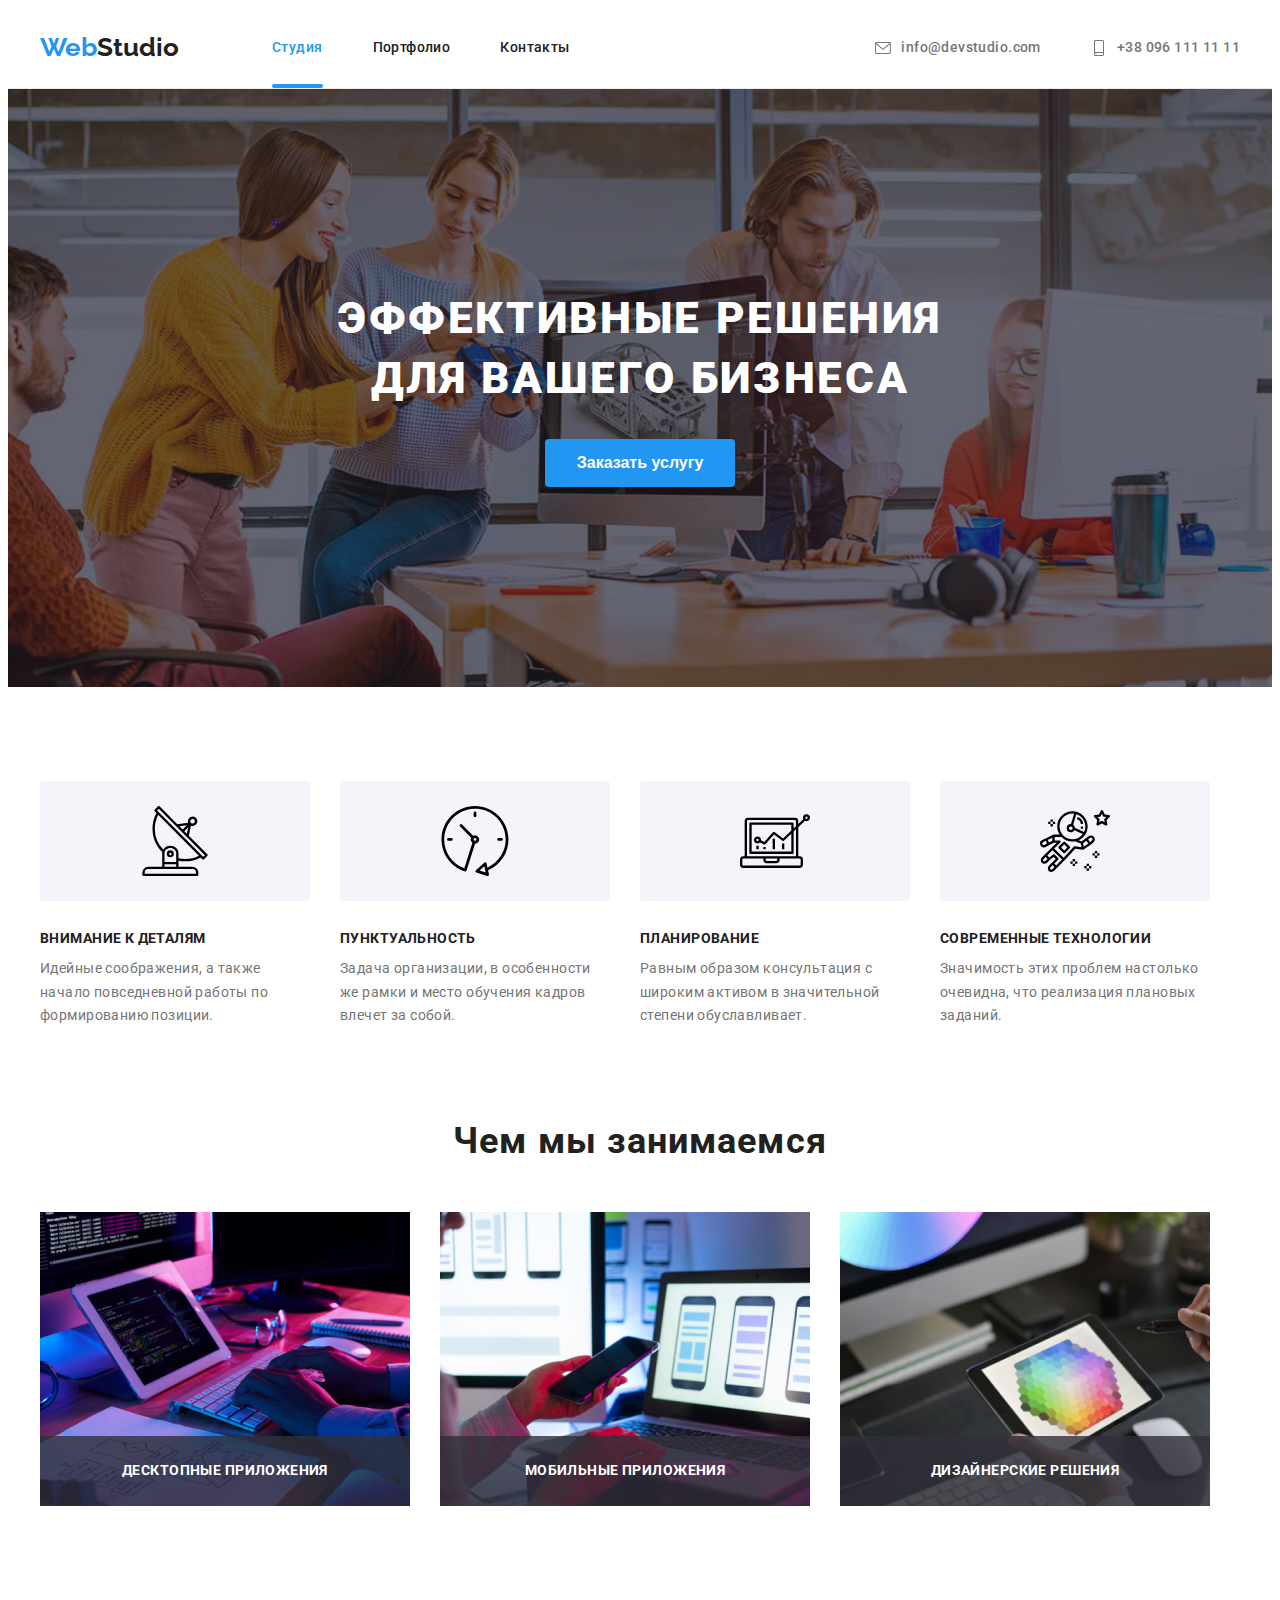
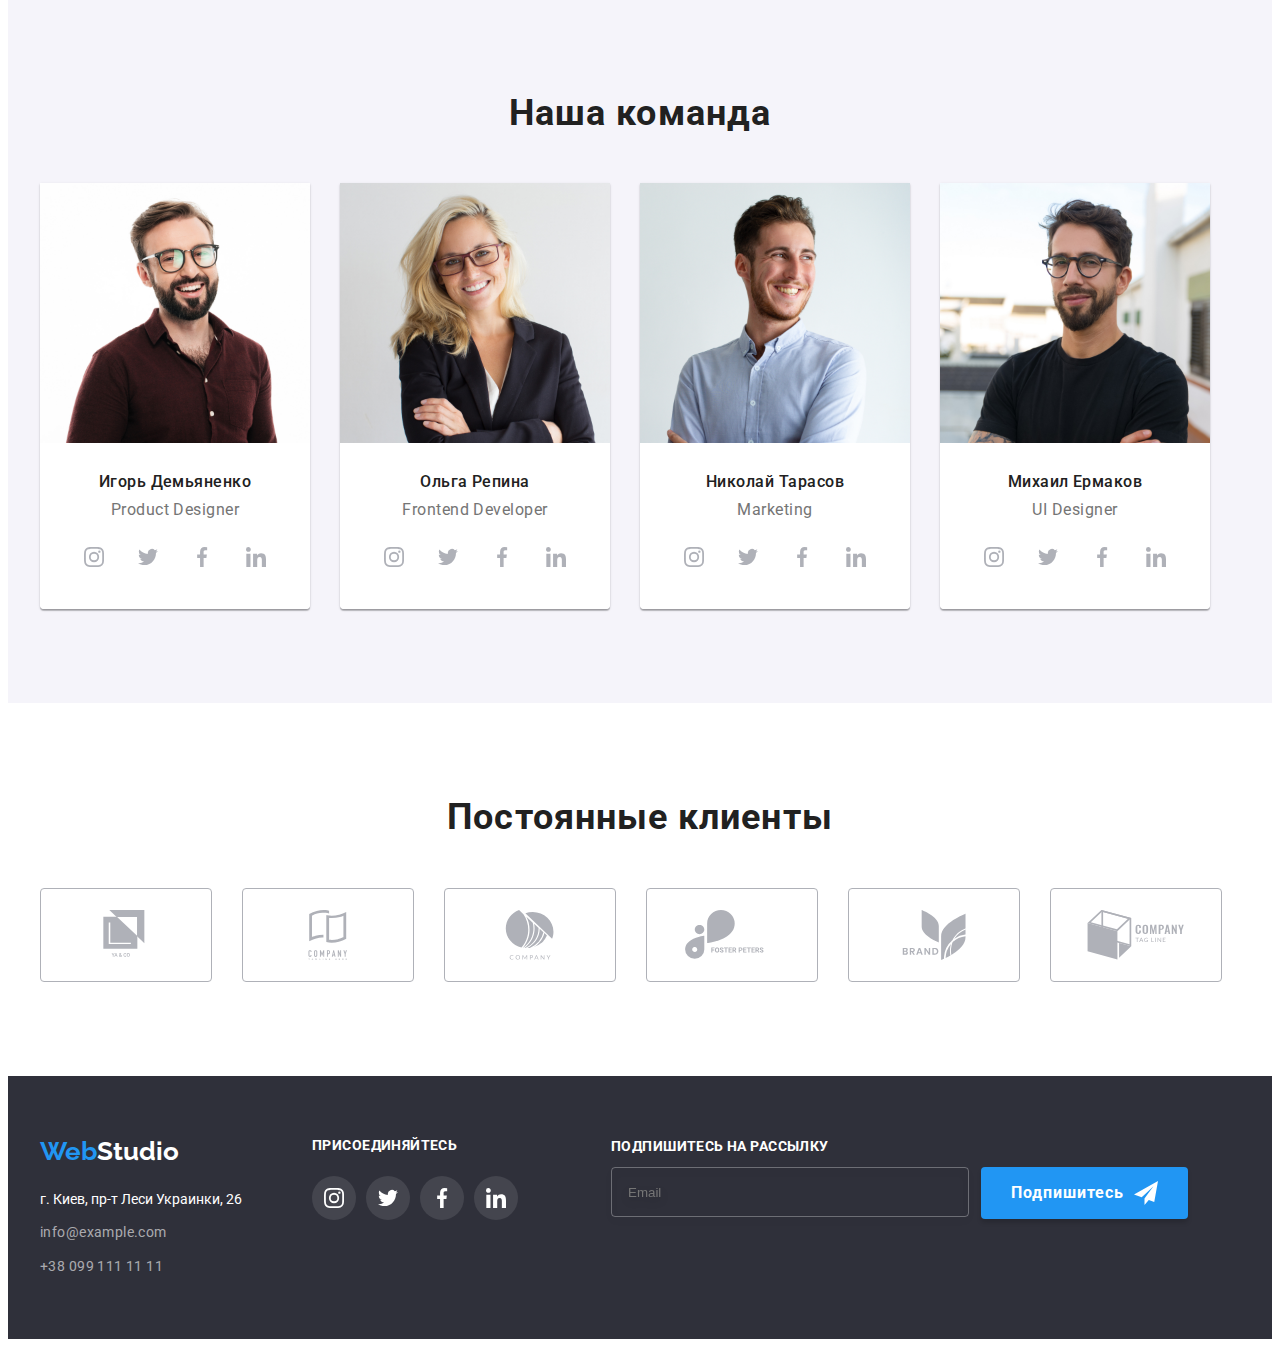
==== commit 9eb0b244: "correct" ====
--- a/index.html
+++ b/index.html
@@ -319,7 +319,7 @@
             </ul>
         </div>
     </section>
-    <div class="backdrop" data-modal>
+    <div class="backdrop is-hidden" data-modal>
         <div class="modal" >
             <h2 class="text-modal">Оставьте свои данные, мы вам перезвоним</h2>
             <form name="form-buy">
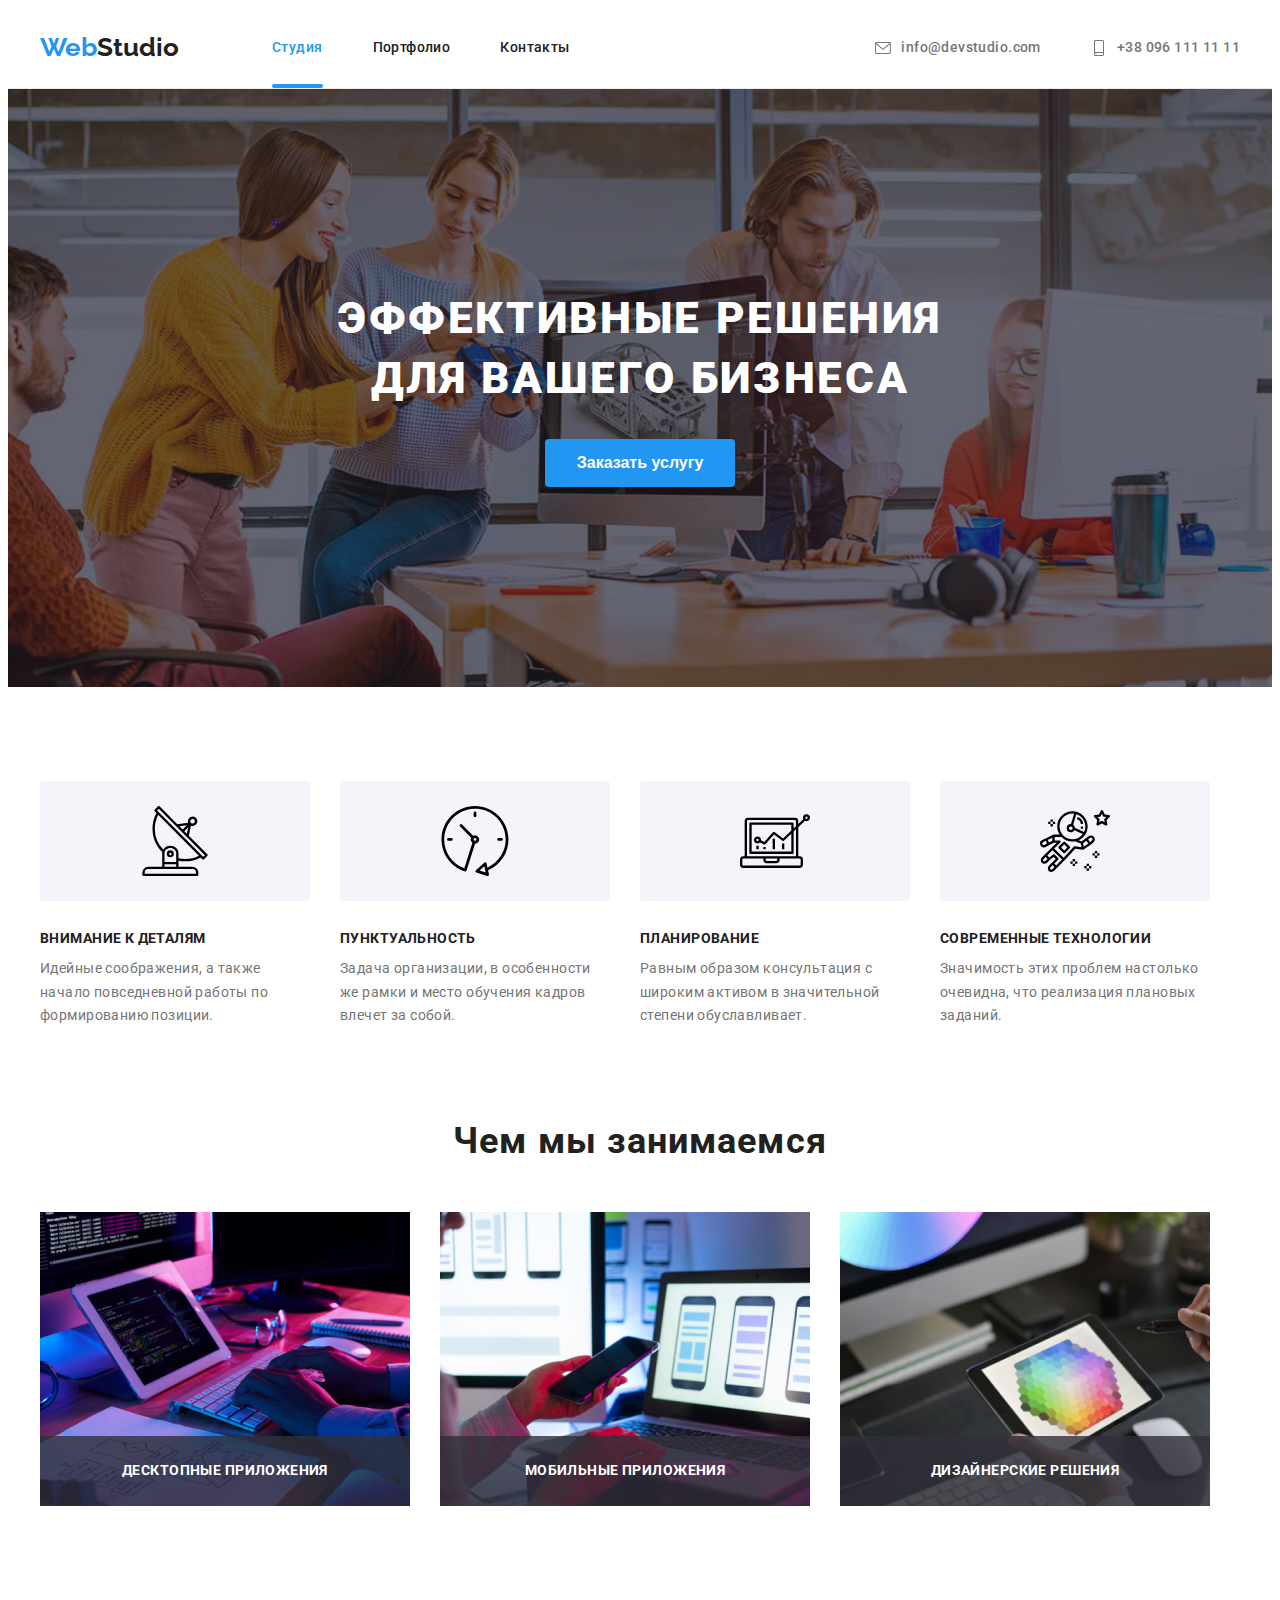
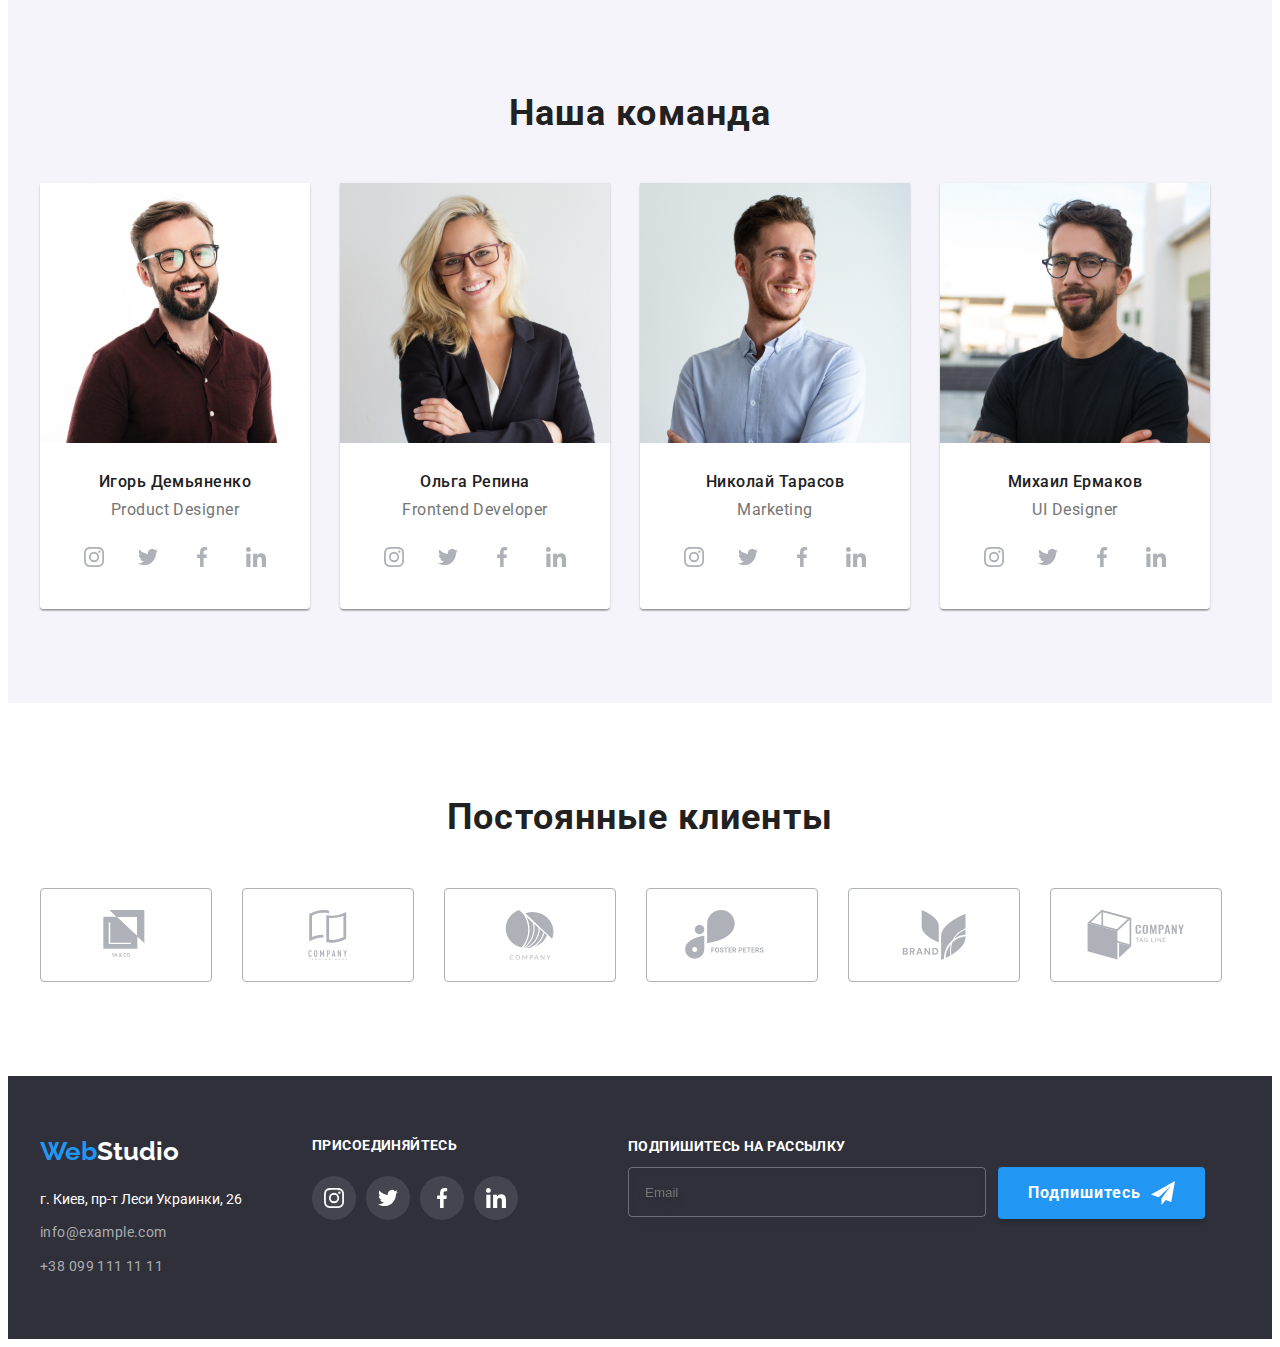
==== commit 7d742242: "correct" ====
--- a/index.html
+++ b/index.html
@@ -358,7 +358,7 @@
                 </label>
                 <label for="" class="field-form">
                 <p class="text-field">Комментарий</p>
-                <textarea class="comment-form" name="comment" id="" cols="30" rows="10" placeholder="Введите текст"></textarea>
+                <textarea class="comment-form" name="comment" id="" placeholder="Введите текст"></textarea>
                 </label>
                 <label class="rules">
                     <div class="rules-icon">
--- a/css/styles.css
+++ b/css/styles.css
@@ -487,7 +487,7 @@
   color: var(--bg-color);
 }
 .spam-mail {
-  margin-left: 93px;
+  margin-left: 110px;
   padding-top: 10px;
 }
 .text-form {
@@ -509,6 +509,8 @@
   width: 358px;
   height: 50px;
   padding-left: 16px;
+
+  color: var(--bg-color);
   background-color: transparent;
   border: 1px solid rgba(255, 255, 255, 0.3);
   box-sizing: border-box;
@@ -776,6 +778,7 @@
 .comment-form {
   display: block;
   width: 100%;
+  height: 120px;
   padding: 12px 16px;
   border: 1px solid rgba(33, 33, 33, 0.2);
   box-sizing: border-box;
